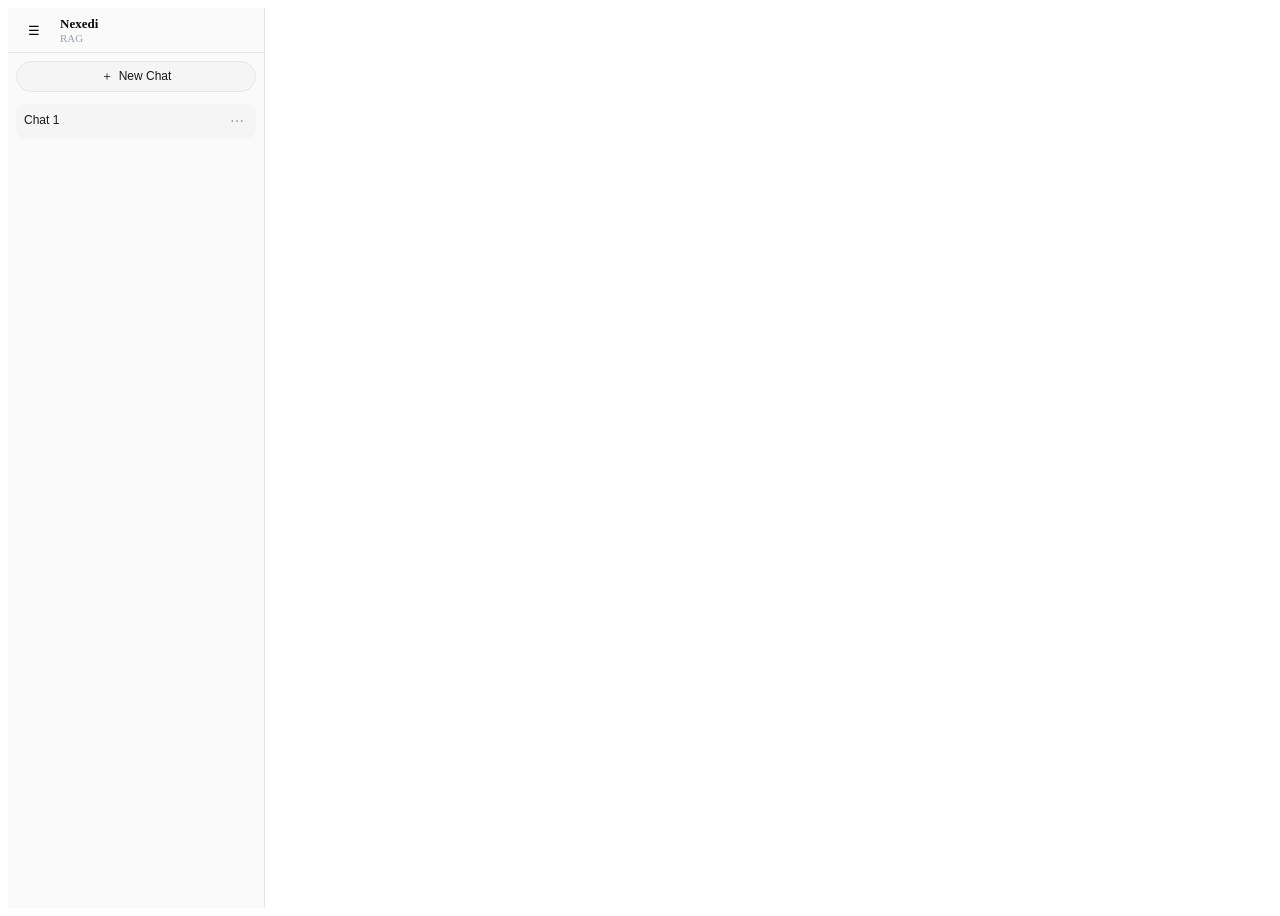
==== app_sidebar_gadget.html @ e05e48a5 "initial commit" ====
<!doctype html>
<html>
  <head>
    <meta charset="utf-8">
    <title>App Sidebar Gadget</title>

    <script src="rsvp.js"></script>
    <script src="renderjs.js"></script>
    <script src="app_sidebar_gadget.js"></script>

    <!-- Sidebar 颜色 + 结构样式 -->
    <link rel="stylesheet" href="sidebar.css">
  </head>
  <body>
    <div class="sidebar-root" data-role="sidebar-root" data-state="expanded">
      <div class="sidebar-inner">
        <!-- header：保留 -->
        <div class="sidebar-header">
          <button
            type="button"
            class="sidebar-toggle-btn"
            data-action="sidebar-toggle"
            title="Toggle sidebar (Ctrl/Cmd + B)"
          >
            ☰
          </button>

          <div class="sidebar-brand">
            <div class="sidebar-brand-text">
              <div class="sidebar-brand-title">Nexedi</div>
              <div class="sidebar-brand-subtitle">RAG</div>
            </div>
          </div>
        </div>

        <!-- Session 区域：New Chat + Session 列表 -->
	<div class="sidebar-session-area">
	  <button
	    type="button"
	    class="sidebar-newchat-btn"
	    data-action="new-chat"
	  >
	    <span class="sidebar-newchat-btn-icon">＋</span>
	    <span class="sidebar-newchat-btn-text">New Chat</span>
	  </button>

	  <div class="sidebar-session-list" data-role="session-list">
	    <!-- JS 渲染 session -->
	  </div>
	</div>

      </div>

      <!-- 移动端遮罩 -->
      <div
        class="sidebar-backdrop"
        data-role="sidebar-backdrop"
        data-action="sidebar-backdrop"
      ></div>
    </div>
---- sidebar.css ----
@layer base {
  :root {
    --sidebar: oklch(0.985 0 0);
    --sidebar-foreground: oklch(0.145 0 0);
    --sidebar-primary: oklch(0.205 0 0);
    --sidebar-primary-foreground: oklch(0.985 0 0);
    --sidebar-accent: oklch(0.97 0 0);
    --sidebar-accent-foreground: oklch(0.205 0 0);
    --sidebar-border: oklch(0.922 0 0);
    --sidebar-ring: oklch(0.708 0 0);
  }

  .dark {
    --sidebar: oklch(0.205 0 0);
    --sidebar-foreground: oklch(0.985 0 0);
    --sidebar-primary: oklch(0.488 0.243 264.376);
    --sidebar-primary-foreground: oklch(0.985 0 0);
    --sidebar-accent: oklch(0.269 0 0);
    --sidebar-accent-foreground: oklch(0.985 0 0);
    --sidebar-border: oklch(1 0 0 / 10%);
    --sidebar-ring: oklch(0.439 0 0);
  }
}

/* ------------ App Sidebar layout & sessions ------------ */

:root {
  --app-sidebar-width: 16rem;      /* expanded */
  --app-sidebar-width-icon: 3rem;  /* collapsed */
}

/* 根容器：左侧栏 */
.sidebar-root {
  position: relative;
  z-index: 20;

  width: var(--app-sidebar-width);
  height: 100vh;          /* 用 height 而不是 min-height */

  background: var(--sidebar);
  color: var(--sidebar-foreground);

  display: flex;
  flex-direction: column;
  border-right: 1px solid var(--sidebar-border);

  transition: width 0.2s ease-in-out, transform 0.2s ease-in-out;
}

.sidebar-root.sidebar-root--collapsed {
  width: var(--app-sidebar-width-icon);
}

.sidebar-inner {
  display: flex;
  flex-direction: column;
  height: 100%;
}

/* Header */

.sidebar-header {
  display: flex;
  align-items: center;
  gap: 8px;
  padding: 8px 12px;
  border-bottom: 1px solid var(--sidebar-border);
  background: var(--sidebar);
}

.sidebar-toggle-btn {
  width: 28px;
  height: 28px;
  border-radius: 9999px;
  border: none;
  margin-right: 4px;

  display: inline-flex;
  align-items: center;
  justify-content: center;

  cursor: pointer;
  background: transparent;
  color: var(--sidebar-foreground);
}

.sidebar-toggle-btn:hover {
  background: var(--sidebar-accent);
  color: var(--sidebar-accent-foreground);
}

/* 品牌块 */

.sidebar-brand {
  display: flex;
  align-items: center;
  min-width: 0;
}

.sidebar-brand-text {
  display: flex;
  flex-direction: column;
  min-width: 0;
}

.sidebar-brand-title {
  font-size: 13px;
  font-weight: 600;
  line-height: 1.2;
}

.sidebar-brand-subtitle {
  font-size: 11px;
  color: rgba(148, 163, 184, 1);
}

/* -------- collapsed 状态的定制行为 -------- */

/* 折叠时隐藏品牌块，只剩按钮；按钮居中 */
.sidebar-root.sidebar-root--collapsed .sidebar-brand {
  display: none !important;
}

.sidebar-root.sidebar-root--collapsed .sidebar-header {
  justify-content: center;
}

/* 折叠时只保留一个 New Session 图标按钮，不显示 session 列表 */
.sidebar-root.sidebar-root--collapsed .sidebar-session-list {
  display: none !important;
}

/* 让 session 区域内内容居中，方便图标按钮居中显示 */
.sidebar-root.sidebar-root--collapsed .sidebar-session-area {
  align-items: center;
}

/* New Session 压成圆形 icon 按钮 */
.sidebar-root.sidebar-root--collapsed .sidebar-newchat-btn {
  width: 32px;
  height: 32px;
  padding: 0;
  border-radius: 9999px;

  display: inline-flex;
  align-items: center;
  justify-content: center;
}

/* 折叠时隐藏 New Session 的文字，只留图标 */
.sidebar-root.sidebar-root--collapsed .sidebar-newchat-btn-text {
  display: none !important;
}

/* 展开状态下的 Session 区域：占满剩余高度，并在内部滚动 */

.sidebar-session-area {
  flex: 1 1 auto;      /* 在 column 布局中占满 header 下面所有剩余高度 */
  min-height: 0;       /* 关键：允许高度被压缩，否则 overflow 不会触发 */
  padding: 8px;
  display: flex;
  flex-direction: column;
  gap: 8px;

  overflow-y: auto;    /* session 多的时候，这里会出现垂直滚动条 */
  overflow-x: hidden;
}

/* New Chat 按钮（展开状态） */

.sidebar-newchat-btn {
  display: inline-flex;
  align-items: center;
  justify-content: center;
  gap: 6px;

  padding: 6px 10px;
  border-radius: 9999px;
  border: 1px solid var(--sidebar-border);

  font-size: 12px;
  line-height: 1.4;
  background: var(--sidebar-accent);
  color: var(--sidebar-accent-foreground);
  cursor: pointer;

  transition: background-color 0.15s ease, color 0.15s ease,
    border-color 0.15s ease;
}

.sidebar-newchat-btn:hover {
  background: var(--sidebar-primary);
  color: var(--sidebar-primary-foreground);
  border-color: var(--sidebar-primary);
}

.sidebar-newchat-btn-icon {
  font-size: 12px;
}

.sidebar-newchat-btn-text {
  white-space: nowrap;
}

/* Sessions 列表（展开状态） */

.sidebar-session-list {
  margin-top: 4px;
  display: flex;
  flex-direction: column;
  gap: 4px;
}

.sidebar-session-item {
  position: relative;
  border-radius: 8px;
}

/* 主按钮：选中 session */
.sidebar-session-button {
  width: 100%;
  border: none;
  background: transparent;
  cursor: pointer;

  display: flex;
  align-items: center;
  justify-content: space-between; /* 左标题 + 右三点 */
  gap: 4px;

  padding: 6px 8px;
  border-radius: 8px;

  font-size: 12px;
  line-height: 1.4;
  color: var(--sidebar-foreground);

  transition: background-color 0.15s ease, color 0.15s ease;
}

.sidebar-session-button:hover {
  background: var(--sidebar-accent);
  color: var(--sidebar-accent-foreground);
}

.sidebar-session-button[data-active="true"] {
  background: var(--sidebar-accent);
  color: var(--sidebar-accent-foreground);
  font-weight: 500;
}

/* 左侧主内容：只有 title */

.sidebar-session-main {
  display: flex;
  align-items: center;
  gap: 6px;
  min-width: 0;
}

.sidebar-session-title {
  min-width: 0;
  white-space: nowrap;
  text-overflow: ellipsis;
  overflow: hidden;
}

/* 三点按钮：和标题在同一行 */

.sidebar-session-more-btn {
  flex-shrink: 0;
  border: none;
  background: transparent;
  cursor: pointer;

  width: 22px;
  height: 22px;
  border-radius: 9999px;

  display: inline-flex;
  align-items: center;
  justify-content: center;

  font-size: 14px;
  color: rgba(148, 163, 184, 1);
}

.sidebar-session-more-btn:hover {
  background: rgba(15, 23, 42, 0.06);
}

/* Popup 菜单 */

.sidebar-session-menu {
  position: absolute;
  right: 4px;
  top: 100%;
  margin-top: 4px;

  min-width: 120px;
  padding: 4px 0;
  border-radius: 8px;

  background: var(--sidebar);
  color: var(--sidebar-foreground);
  border: 1px solid var(--sidebar-border);
  box-shadow: 0 4px 10px rgba(15, 23, 42, 0.2);

  font-size: 12px;
  display: none;
  z-index: 30;
}

.sidebar-session-item.sidebar-session-item--menu-open
  > .sidebar-session-menu {
  display: block;
}

.sidebar-session-menu-item {
  width: 100%;
  padding: 4px 10px;
  border: none;
  background: transparent;
  text-align: left;
  font-size: 12px;
  line-height: 1.4;
  cursor: pointer;
}

.sidebar-session-menu-item:hover {
  background: var(--sidebar-accent);
  color: var(--sidebar-accent-foreground);
}

/* 移动端：抽屉 + 背景 */

@media (max-width: 768px) {
  .sidebar-root {
    position: fixed;
    inset: 0 auto 0 0;
    height: 100vh;
    transform: translateX(-100%);
    width: var(--app-sidebar-width);
  }

  .sidebar-root.sidebar-root--mobile-open {
    transform: translateX(0);
  }

  .sidebar-backdrop {
    position: fixed;
    inset: 0;
    background: rgba(15, 23, 42, 0.4);
    opacity: 0;
    pointer-events: none;
    transition: opacity 0.2s ease-in-out;
  }

  .sidebar-root.sidebar-root--mobile-open + .sidebar-backdrop {
    opacity: 1;
    pointer-events: auto;
  }
}

@media (min-width: 769px) {
  .sidebar-backdrop {
    display: none;
  }
}
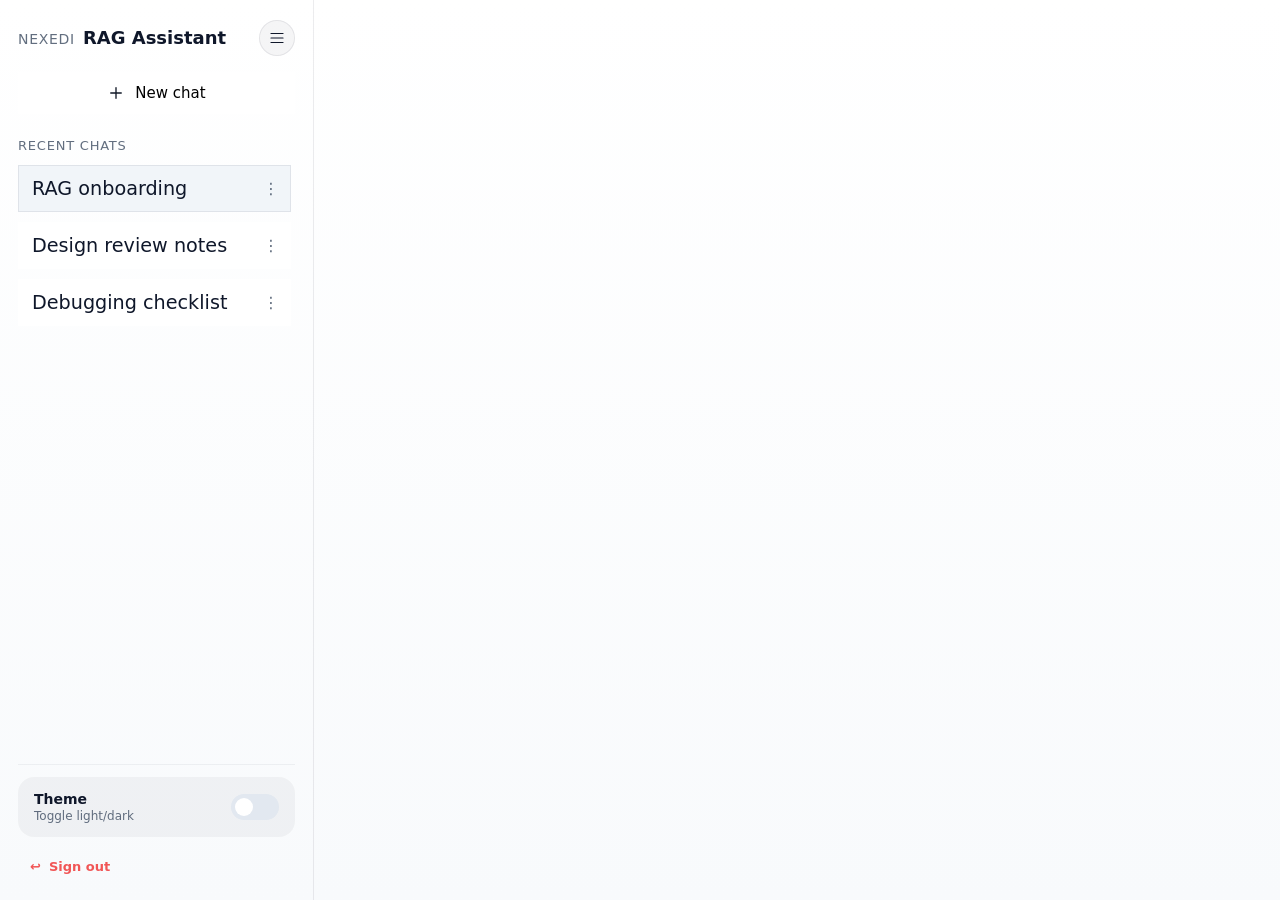
==== commit 4454b765: "Sidebar improvements" ====
--- a/app_sidebar_gadget.html
+++ b/app_sidebar_gadget.html
@@ -7,55 +7,647 @@
     <script src="rsvp.js"></script>
     <script src="renderjs.js"></script>
     <script src="app_sidebar_gadget.js"></script>
-
-    <!-- Sidebar 颜色 + 结构样式 -->
-    <link rel="stylesheet" href="sidebar.css">
   </head>
   <body>
+    <style>
+      :root {
+        color-scheme: light;
+        --sidebar-bg: linear-gradient(180deg, #ffffff 0%, #f8fafc 100%);
+        --sidebar-border: rgba(15, 23, 42, 0.08);
+        --sidebar-muted: rgba(71, 85, 105, 0.85);
+        --sidebar-foreground: #0f172a;
+        --sidebar-accent: #f1f5f9;
+        --sidebar-accent-strong: #e2e8f0;
+        --sidebar-primary: #111827;
+        --sidebar-radius: 20px;
+        --sidebar-card: #ffffff;
+        --sidebar-card-muted: rgba(15, 23, 42, 0.04);
+      }
+
+      :root.dark {
+        color-scheme: dark;
+        --sidebar-bg: linear-gradient(180deg, #0b1120 0%, #111827 100%);
+        --sidebar-border: rgba(248, 250, 252, 0.15);
+        --sidebar-muted: rgba(226, 232, 240, 0.75);
+        --sidebar-foreground: #f8fafc;
+        --sidebar-accent: rgba(255, 255, 255, 0.08);
+        --sidebar-accent-strong: rgba(255, 255, 255, 0.22);
+        --sidebar-primary: #ffffff;
+        --sidebar-card: rgba(255, 255, 255, 0.05);
+        --sidebar-card-muted: rgba(255, 255, 255, 0.12);
+      }
+
+      *,
+      *::before,
+      *::after {
+        box-sizing: border-box;
+      }
+
+      body {
+        margin: 0;
+        font-family: "Inter", "SF Pro Display", system-ui, -apple-system,
+          BlinkMacSystemFont, "Segoe UI", sans-serif;
+        color: var(--sidebar-foreground);
+        background: var(--sidebar-bg);
+      }
+
+      button {
+        font: inherit;
+      }
+
+      .dark body {
+        background: var(--sidebar-bg);
+        color: var(--sidebar-foreground);
+      }
+
+      .sidebar-root {
+        position: relative;
+        width: 314px;
+        height: 100vh;
+        background: var(--sidebar-bg);
+        border-right: 1px solid var(--sidebar-border);
+        display: flex;
+        flex-direction: column;
+        transition: width 0.25s ease, transform 0.25s ease;
+        overflow: hidden;
+      }
+
+      .sidebar-root[data-state="collapsed"] {
+        width: 157px;
+      }
+
+      .sidebar-panel {
+        flex: 1;
+        display: flex;
+        flex-direction: column;
+        padding: 20px 18px 16px;
+        gap: 16px;
+        height: 100%;
+      }
+
+      .sidebar-scroll {
+        flex: 1;
+        min-height: 0;
+        display: flex;
+        flex-direction: column;
+        gap: 24px;
+      }
+
+      .sidebar-header {
+        display: flex;
+        flex-direction: column;
+        gap: 16px;
+        width: 100%;
+        flex-shrink: 0;
+      }
+
+      .sidebar-header-top {
+        display: flex;
+        align-items: center;
+        justify-content: space-between;
+        width: 100%;
+      }
+
+      .sidebar-brand {
+        display: flex;
+        flex-direction: row;
+        align-items: baseline;
+        gap: 8px;
+      }
+
+      .sidebar-brand-title {
+        font-size: 18px;
+        font-weight: 600;
+        line-height: 1.2;
+      }
+
+      .sidebar-brand-subtitle {
+        font-size: 14px;
+        color: var(--sidebar-muted);
+        letter-spacing: 0.05em;
+        text-transform: uppercase;
+      }
+
+      .sidebar-trigger {
+        width: 36px;
+        height: 36px;
+        border-radius: 9999px;
+        border: 1px solid var(--sidebar-border);
+        background: var(--sidebar-card-muted);
+        color: var(--sidebar-foreground);
+        display: inline-flex;
+        align-items: center;
+        justify-content: center;
+        cursor: pointer;
+        transition: background 0.15s ease, color 0.15s ease;
+        margin-left: auto;
+      }
+
+      .sidebar-trigger:hover {
+        background: var(--sidebar-accent);
+      }
+
+      .sidebar-trigger svg {
+        width: 18px;
+        height: 18px;
+      }
+
+      .sidebar-newchat {
+        width: 100%;
+        border: none;
+        background: var(--sidebar-card);
+        padding: 12px 16px;
+        display: inline-flex;
+        align-items: center;
+        justify-content: center;
+        gap: 10px;
+        cursor: pointer;
+        transition: transform 0.2s ease, box-shadow 0.2s ease;
+        font-size: 15px;
+      }
+
+      .sidebar-newchat:hover {
+        background: var(--sidebar-accent);
+      }
+
+      .sidebar-newchat-icon {
+        width: 18px;
+        height: 18px;
+        display: inline-flex;
+        align-items: center;
+        justify-content: center;
+        color: var(--sidebar-primary);
+      }
+
+      .sidebar-section {
+        display: flex;
+        flex-direction: column;
+        gap: 12px;
+      }
+
+      .sidebar-section-label {
+        font-size: 13px;
+        letter-spacing: 0.06em;
+        text-transform: uppercase;
+        color: var(--sidebar-muted);
+      }
+
+      .sidebar-state-message {
+        border-radius: 12px;
+        padding: 12px;
+        font-size: 13px;
+        line-height: 1.5;
+        display: none;
+      }
+
+      .sidebar-state-message[data-state="error"][data-visible="true"] {
+        display: block;
+        border: 1px solid rgba(239, 68, 68, 0.4);
+        background: rgba(239, 68, 68, 0.08);
+        color: #b91c1c;
+      }
+
+      .sidebar-state-message[data-state="empty"][data-visible="true"] {
+        display: block;
+        border: 1px dashed var(--sidebar-border);
+        background: rgba(248, 250, 252, 0.8);
+        color: var(--sidebar-muted);
+      }
+
+      .sidebar-skeletons {
+        display: none;
+        flex-direction: column;
+        gap: 8px;
+      }
+
+      .sidebar-skeletons[data-active="true"] {
+        display: flex;
+      }
+
+      .sidebar-skeleton {
+        height: 44px;
+        border-radius: 12px;
+        background: linear-gradient(
+          90deg,
+          rgba(226, 232, 240, 0.8),
+          rgba(237, 242, 247, 0.8),
+          rgba(226, 232, 240, 0.8)
+        );
+        background-size: 200% 100%;
+        animation: sidebar-shimmer 1.2s ease-in-out infinite;
+      }
+
+      @keyframes sidebar-shimmer {
+        0% {
+          background-position: 200% 0;
+        }
+        100% {
+          background-position: -200% 0;
+        }
+      }
+
+      .sidebar-session-scroll {
+        flex: 1;
+        min-height: 0;
+        overflow-y: auto;
+        display: flex;
+        flex-direction: column;
+        padding-right: 4px;
+        gap: 24px;
+      }
+
+      .sidebar-session-scroll::-webkit-scrollbar {
+        width: 6px;
+      }
+
+      .sidebar-session-scroll::-webkit-scrollbar-track {
+        background: transparent;
+      }
+
+      .sidebar-session-scroll::-webkit-scrollbar-thumb {
+        background: rgba(148, 163, 184, 0.5);
+        border-radius: 4px;
+      }
+
+      .sidebar-session-list {
+        display: flex;
+        flex-direction: column;
+        gap: 10px;
+      }
+
+      .sidebar-session-list[data-hidden="true"] {
+        display: none;
+      }
+
+      .sidebar-session-item {
+        position: relative;
+      }
+
+      .sidebar-session-button {
+        width: 100%;
+        border: none;
+        background: var(--sidebar-card);
+        display: flex;
+        align-items: center;
+        justify-content: space-between;
+        gap: 12px;
+        padding: 12px 42px 12px 14px;
+        text-align: left;
+        cursor: pointer;
+        transition: border-color 0.15s ease, box-shadow 0.15s ease,
+          background 0.15s ease;
+        color: var(--sidebar-foreground);
+      }
+
+      .sidebar-session-button[data-active="true"] {
+        background: var(--sidebar-accent);
+        border-color: var(--sidebar-accent-strong);
+        box-shadow: inset 0 0 0 1px rgba(15, 23, 42, 0.08);
+      }
+
+      .sidebar-session-title {
+        display: block;
+        flex: 1;
+        overflow: hidden;
+        text-overflow: ellipsis;
+        white-space: nowrap;
+        font-size: 1.2rem;
+        font-weight: 500;
+      }
+
+      .sidebar-session-actions {
+        position: absolute;
+        right: 6px;
+        top: 50%;
+        transform: translateY(-50%);
+      }
+
+      .sidebar-session-more-btn {
+        width: 28px;
+        height: 28px;
+        border-radius: 9999px;
+        border: none;
+        background: transparent;
+        color: var(--sidebar-muted);
+        display: inline-flex;
+        align-items: center;
+        justify-content: center;
+        cursor: pointer;
+      }
+
+      .sidebar-session-more-btn:hover {
+        background: var(--sidebar-accent);
+        color: var(--sidebar-foreground);
+      }
+
+      .sidebar-session-menu {
+        position: absolute;
+        right: 6px;
+        top: calc(100% + 6px);
+        min-width: 160px;
+        border-radius: 12px;
+        border: 1px solid var(--sidebar-border);
+        background: var(--sidebar-card);
+        box-shadow: 0 14px 30px rgba(15, 23, 42, 0.15);
+        padding: 4px;
+        display: none;
+        z-index: 20;
+      }
+
+      .sidebar-session-menu[data-open="true"] {
+        display: flex;
+        flex-direction: column;
+      }
+
+      .sidebar-session-menu button {
+        border: none;
+        background: transparent;
+        border-radius: 10px;
+        padding: 8px 10px;
+        text-align: left;
+        font-size: 14px;
+        color: var(--sidebar-foreground);
+        cursor: pointer;
+      }
+
+      .sidebar-session-menu button:hover {
+        background: var(--sidebar-accent);
+      }
+
+      .sidebar-session-menu button[data-variant="danger"] {
+        color: #b91c1c;
+      }
+
+      .sidebar-footer {
+        border-top: 1px solid rgba(15, 23, 42, 0.05);
+        padding-top: 12px;
+        display: flex;
+        flex-direction: column;
+        gap: 12px;
+        flex-shrink: 0;
+      }
+
+      .sidebar-theme-card {
+        border-radius: 16px;
+        background: var(--sidebar-card-muted);
+        padding: 14px 16px;
+        display: flex;
+        align-items: center;
+        justify-content: space-between;
+        gap: 12px;
+      }
+
+      .sidebar-theme-text {
+        display: flex;
+        flex-direction: column;
+        gap: 2px;
+      }
+
+      .sidebar-theme-title {
+        font-size: 14px;
+        font-weight: 600;
+      }
+
+      .sidebar-theme-subtitle {
+        font-size: 12px;
+        color: var(--sidebar-muted);
+      }
+
+      .sidebar-switch {
+        width: 48px;
+        height: 26px;
+        border-radius: 9999px;
+        border: 1px solid transparent;
+        padding: 3px;
+        background: #e2e8f0;
+        display: inline-flex;
+        align-items: center;
+        cursor: pointer;
+        transition: background 0.2s ease;
+      }
+
+      .sidebar-switch[data-checked="true"] {
+        background: #111827;
+      }
+
+      .sidebar-switch-thumb {
+        width: 18px;
+        height: 18px;
+        border-radius: 50%;
+        background: #ffffff;
+        transition: transform 0.2s ease;
+        transform: translateX(0);
+      }
+
+      .sidebar-switch[data-checked="true"] .sidebar-switch-thumb {
+        transform: translateX(20px);
+      }
+
+      .sidebar-signout {
+        border: none;
+        background: transparent;
+        border-radius: 12px;
+        padding: 10px 12px;
+        font-size: 13px;
+        font-weight: 600;
+        text-align: left;
+        color: rgba(239, 68, 68, 0.9);
+        cursor: pointer;
+        display: inline-flex;
+        gap: 8px;
+        align-items: center;
+      }
+
+      .sidebar-signout:hover {
+        background: var(--sidebar-accent);
+      }
+
+      .sidebar-backdrop {
+        position: fixed;
+        inset: 0;
+        background: rgba(15, 23, 42, 0.45);
+        opacity: 0;
+        pointer-events: none;
+        transition: opacity 0.2s ease;
+        z-index: 10;
+      }
+
+      .sidebar-root.sidebar-root--mobile-open .sidebar-backdrop {
+        opacity: 1;
+        pointer-events: auto;
+      }
+
+      .sidebar-root.sidebar-root--mobile {
+        position: fixed;
+        inset: 0 auto 0 0;
+        transform: translateX(-100%);
+        z-index: 30;
+      }
+
+      .sidebar-root.sidebar-root--mobile.sidebar-root--mobile-open {
+        transform: translateX(0);
+        box-shadow: 20px 0 60px rgba(15, 23, 42, 0.35);
+      }
+
+      .sr-only {
+        position: absolute;
+        width: 1px;
+        height: 1px;
+        padding: 0;
+        margin: -1px;
+        overflow: hidden;
+        clip: rect(0, 0, 0, 0);
+        border: 0;
+      }
+
+      .sidebar-root[data-state="collapsed"] .sidebar-brand-subtitle,
+      .sidebar-root[data-state="collapsed"] .sidebar-brand-title,
+      .sidebar-root[data-state="collapsed"] .sidebar-section-label,
+      .sidebar-root[data-state="collapsed"] .sidebar-state-message,
+      .sidebar-root[data-state="collapsed"] .sidebar-theme-card,
+      .sidebar-root[data-state="collapsed"] .sidebar-signout {
+        display: none !important;
+      }
+
+      .sidebar-root[data-state="collapsed"] .sidebar-panel {
+        padding: 20px 12px;
+      }
+
+      .sidebar-root[data-state="collapsed"] .sidebar-newchat span:nth-of-type(2) {
+        display: none;
+      }
+
+      .sidebar-root[data-state="collapsed"] .sidebar-newchat {
+        padding: 12px;
+      }
+
+      .sidebar-root[data-state="collapsed"] .sidebar-session-button {
+        padding: 12px;
+        justify-content: center;
+      }
+
+      .sidebar-root[data-state="collapsed"] .sidebar-session-title {
+        display: none;
+      }
+
+      @media (max-width: 1024px) {
+        .sidebar-root {
+          position: fixed;
+          inset: 0 auto 0 0;
+          transform: translateX(-100%);
+          z-index: 30;
+        }
+
+        .sidebar-root.sidebar-root--mobile-open {
+          transform: translateX(0);
+        }
+      }
+    </style>
+
     <div class="sidebar-root" data-role="sidebar-root" data-state="expanded">
-      <div class="sidebar-inner">
-        <!-- header：保留 -->
-        <div class="sidebar-header">
-          <button
-            type="button"
-            class="sidebar-toggle-btn"
-            data-action="sidebar-toggle"
-            title="Toggle sidebar (Ctrl/Cmd + B)"
-          >
-            ☰
-          </button>
-
-          <div class="sidebar-brand">
-            <div class="sidebar-brand-text">
-              <div class="sidebar-brand-title">Nexedi</div>
-              <div class="sidebar-brand-subtitle">RAG</div>
+      <div class="sidebar-panel">
+        <div class="sidebar-scroll">
+          <header class="sidebar-header">
+            <div class="sidebar-header-top">
+              <div class="sidebar-brand">
+                <span class="sidebar-brand-subtitle">Nexedi</span>
+                <span class="sidebar-brand-title">RAG Assistant</span>
+              </div>
+              <button
+                type="button"
+                class="sidebar-trigger"
+                data-action="sidebar-toggle"
+              >
+                <span class="sr-only">Toggle sidebar (Ctrl/Cmd + B)</span>
+                <svg
+                  viewBox="0 0 24 24"
+                  fill="none"
+                  stroke="currentColor"
+                  stroke-width="1.6"
+                  stroke-linecap="round"
+                  stroke-linejoin="round"
+                >
+                  <path d="M4 6h16" />
+                  <path d="M4 12h16" />
+                  <path d="M4 18h16" />
+                </svg>
+              </button>
             </div>
+            <button type="button" class="sidebar-newchat" data-action="new-chat">
+              <span class="sidebar-newchat-icon" aria-hidden="true">
+                <svg
+                  viewBox="0 0 24 24"
+                  fill="none"
+                  stroke="currentColor"
+                  stroke-width="1.8"
+                  stroke-linecap="round"
+                  stroke-linejoin="round"
+                >
+                  <path d="M12 5v14" />
+                  <path d="M5 12h14" />
+                </svg>
+              </span>
+              <span>New chat</span>
+            </button>
+          </header>
+
+          <div class="sidebar-session-scroll">
+            <section class="sidebar-section">
+              <div class="sidebar-section-label">Recent chats</div>
+              <div
+                class="sidebar-state-message"
+                data-role="sessions-error"
+                data-state="error"
+                data-visible="false"
+              ></div>
+              <div
+                class="sidebar-state-message"
+                data-role="sessions-empty"
+                data-state="empty"
+                data-visible="false"
+              >
+                Your upcoming chats will appear here.
+              </div>
+              <div class="sidebar-skeletons" data-role="sessions-loading">
+                <div class="sidebar-skeleton"></div>
+                <div class="sidebar-skeleton"></div>
+                <div class="sidebar-skeleton"></div>
+              </div>
+              <div class="sidebar-session-list" data-role="session-list"></div>
+            </section>
           </div>
         </div>
 
-        <!-- Session 区域：New Chat + Session 列表 -->
-	<div class="sidebar-session-area">
-	  <button
-	    type="button"
-	    class="sidebar-newchat-btn"
-	    data-action="new-chat"
-	  >
-	    <span class="sidebar-newchat-btn-icon">＋</span>
-	    <span class="sidebar-newchat-btn-text">New Chat</span>
-	  </button>
-
-	  <div class="sidebar-session-list" data-role="session-list">
-	    <!-- JS 渲染 session -->
-	  </div>
-	</div>
-
+        <footer class="sidebar-footer">
+          <div class="sidebar-theme-card">
+            <div class="sidebar-theme-text">
+              <span class="sidebar-theme-title">Theme</span>
+              <span class="sidebar-theme-subtitle">Toggle light/dark</span>
+            </div>
+            <button
+              type="button"
+              class="sidebar-switch"
+              data-role="theme-switch"
+              data-action="toggle-theme"
+              role="switch"
+              aria-checked="false"
+            >
+              <span class="sidebar-switch-thumb"></span>
+              <span class="sr-only">Toggle theme</span>
+            </button>
+          </div>
+          <button type="button" class="sidebar-signout" data-action="sign-out">
+            <span aria-hidden="true">↩︎</span>
+            Sign out
+          </button>
+        </footer>
       </div>
 
-      <!-- 移动端遮罩 -->
       <div
         class="sidebar-backdrop"
         data-role="sidebar-backdrop"
         data-action="sidebar-backdrop"
       ></div>
     </div>
-
+  </body>
+</html>
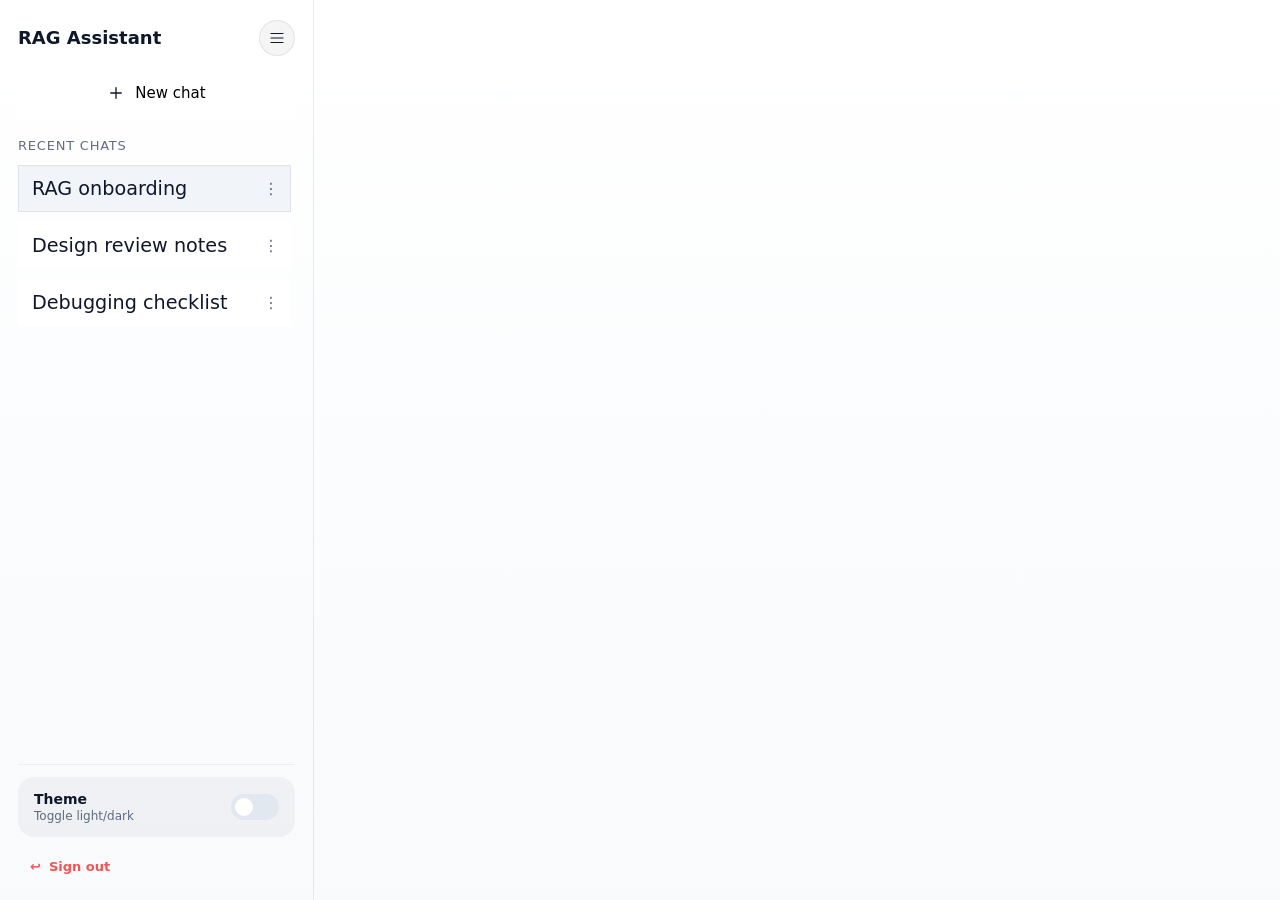
==== commit f8da8dd9: "Remove 'Nexedi' from the App" ====
--- a/app_sidebar_gadget.html
+++ b/app_sidebar_gadget.html
@@ -550,7 +550,6 @@
           <header class="sidebar-header">
             <div class="sidebar-header-top">
               <div class="sidebar-brand">
-                <span class="sidebar-brand-subtitle">Nexedi</span>
                 <span class="sidebar-brand-title">RAG Assistant</span>
               </div>
               <button
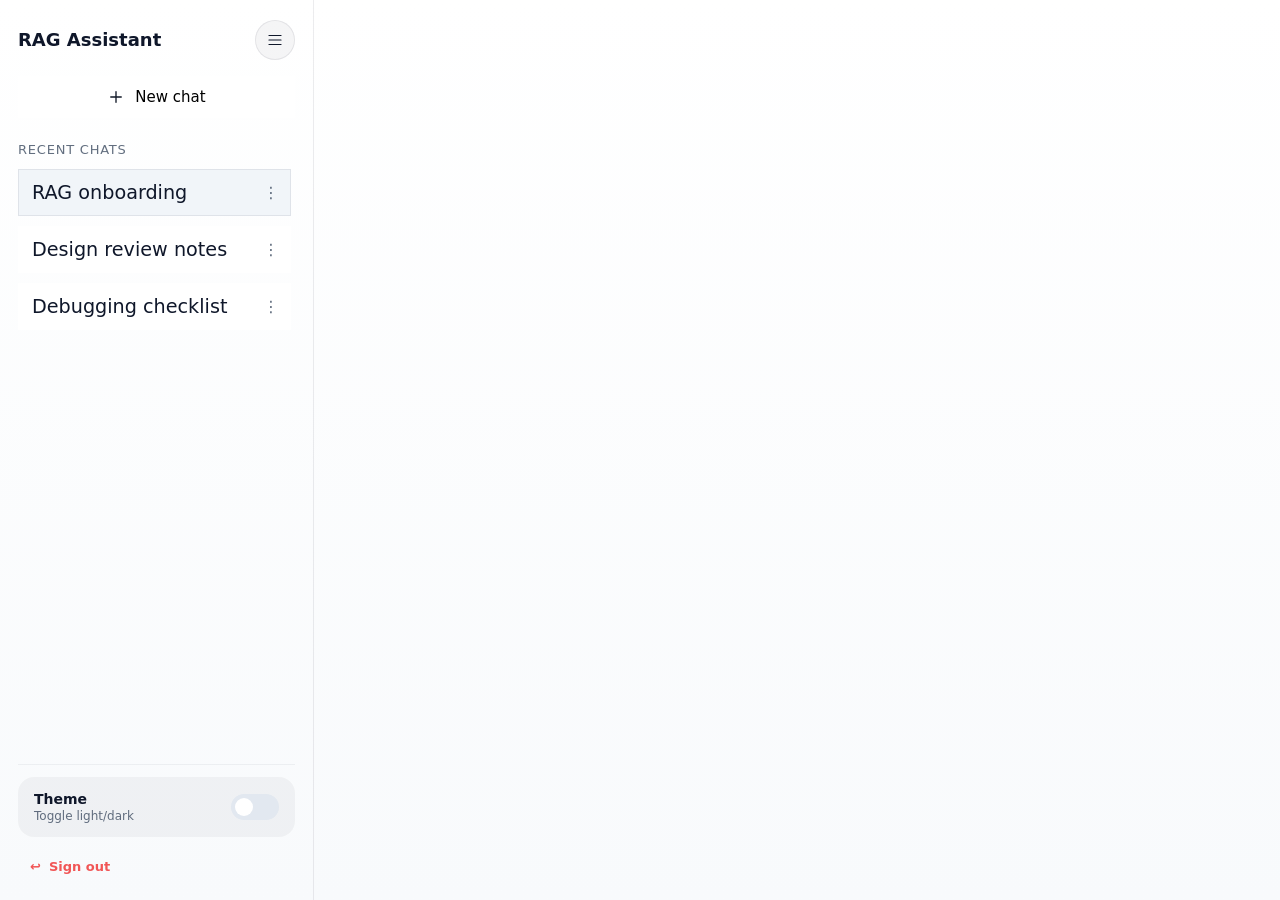
==== commit 720af228: "Sidebar collapsed improvement" ====
--- a/app_sidebar_gadget.html
+++ b/app_sidebar_gadget.html
@@ -73,7 +73,7 @@
       }
 
       .sidebar-root[data-state="collapsed"] {
-        width: 157px;
+        width: 72px;
       }
 
       .sidebar-panel {
@@ -105,6 +105,9 @@
         display: flex;
         align-items: center;
         justify-content: space-between;
+      }
+
+      .sidebar-root[data-state="expanded"] .sidebar-header-top {
         width: 100%;
       }
 
@@ -129,8 +132,8 @@
       }
 
       .sidebar-trigger {
-        width: 36px;
-        height: 36px;
+        width: 40px;
+        height: 40px;
         border-radius: 9999px;
         border: 1px solid var(--sidebar-border);
         background: var(--sidebar-card-muted);
@@ -500,25 +503,40 @@
         border: 0;
       }
 
+      .sidebar-root[data-state="collapsed"] .sidebar-header-top {
+        justify-content: flex-end;
+      }
+
       .sidebar-root[data-state="collapsed"] .sidebar-brand-subtitle,
       .sidebar-root[data-state="collapsed"] .sidebar-brand-title,
       .sidebar-root[data-state="collapsed"] .sidebar-section-label,
       .sidebar-root[data-state="collapsed"] .sidebar-state-message,
       .sidebar-root[data-state="collapsed"] .sidebar-theme-card,
-      .sidebar-root[data-state="collapsed"] .sidebar-signout {
+      .sidebar-root[data-state="collapsed"] .sidebar-signout,
+      .sidebar-root[data-state="collapsed"] .sidebar-session-scroll,
+      .sidebar-root[data-state="collapsed"] .sidebar-footer {
         display: none !important;
       }
 
       .sidebar-root[data-state="collapsed"] .sidebar-panel {
-        padding: 20px 12px;
+        padding: 16px 8px;
+      }
+
+      .sidebar-root[data-state="collapsed"] .sidebar-trigger {
+        width: 40px;
+        height: 40px;
+      }
+
+      .sidebar-root[data-state="collapsed"] .sidebar-newchat {
+        width: 40px;
+        height: 40px;
+        padding: 0;
+        border-radius: 9999px;
+        justify-content: center;
       }
 
       .sidebar-root[data-state="collapsed"] .sidebar-newchat span:nth-of-type(2) {
         display: none;
-      }
-
-      .sidebar-root[data-state="collapsed"] .sidebar-newchat {
-        padding: 12px;
       }
 
       .sidebar-root[data-state="collapsed"] .sidebar-session-button {
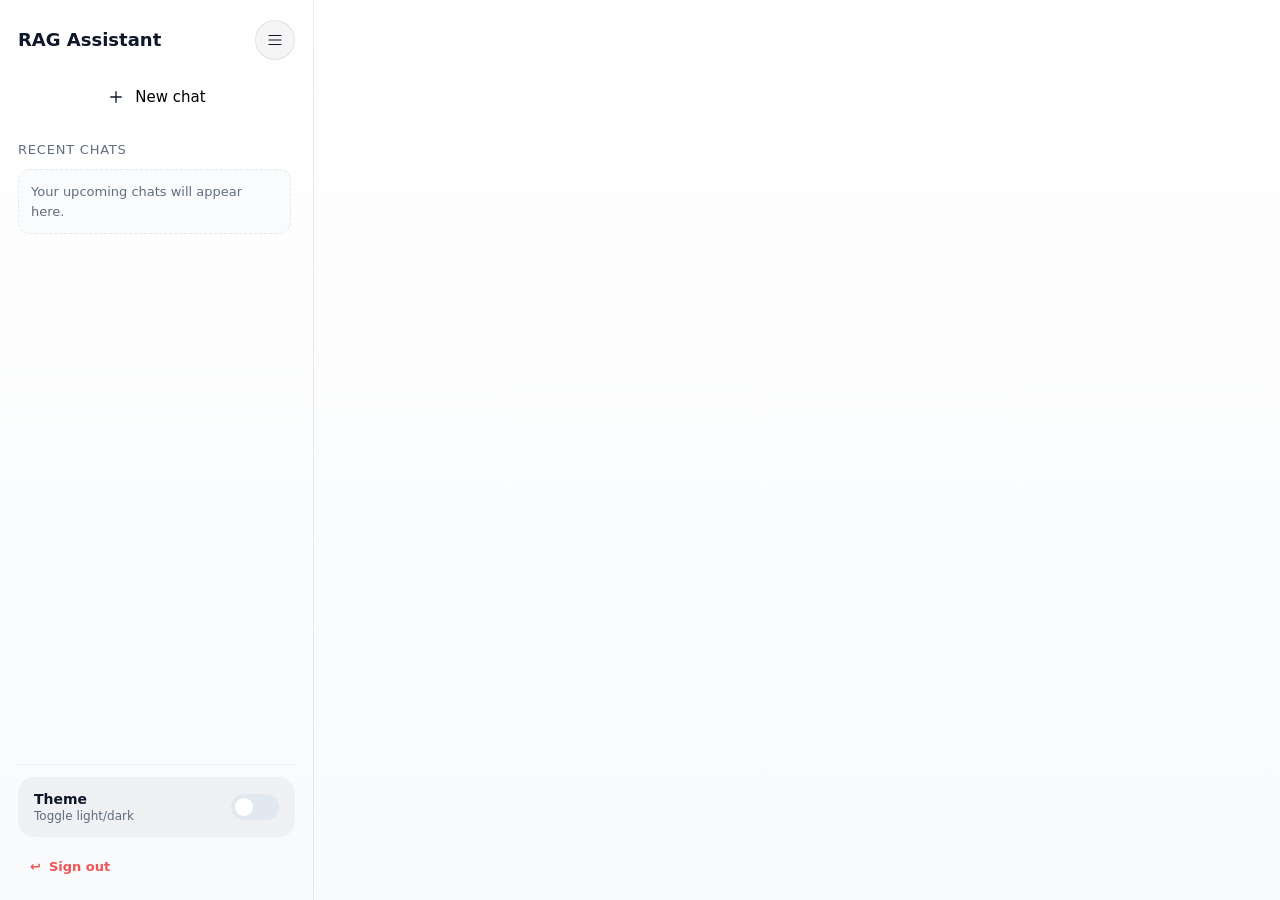
==== commit f9c5162a: "Let the popup menu in the front of the session tab" ====
--- a/app_sidebar_gadget.html
+++ b/app_sidebar_gadget.html
@@ -284,6 +284,11 @@
 
       .sidebar-session-item {
         position: relative;
+        z-index: 0;
+      }
+
+      .sidebar-session-item[data-menu-open="true"] {
+        z-index: 50;
       }
 
       .sidebar-session-button {
@@ -354,7 +359,7 @@
         box-shadow: 0 14px 30px rgba(15, 23, 42, 0.15);
         padding: 4px;
         display: none;
-        z-index: 20;
+        z-index: 80;
       }
 
       .sidebar-session-menu[data-open="true"] {
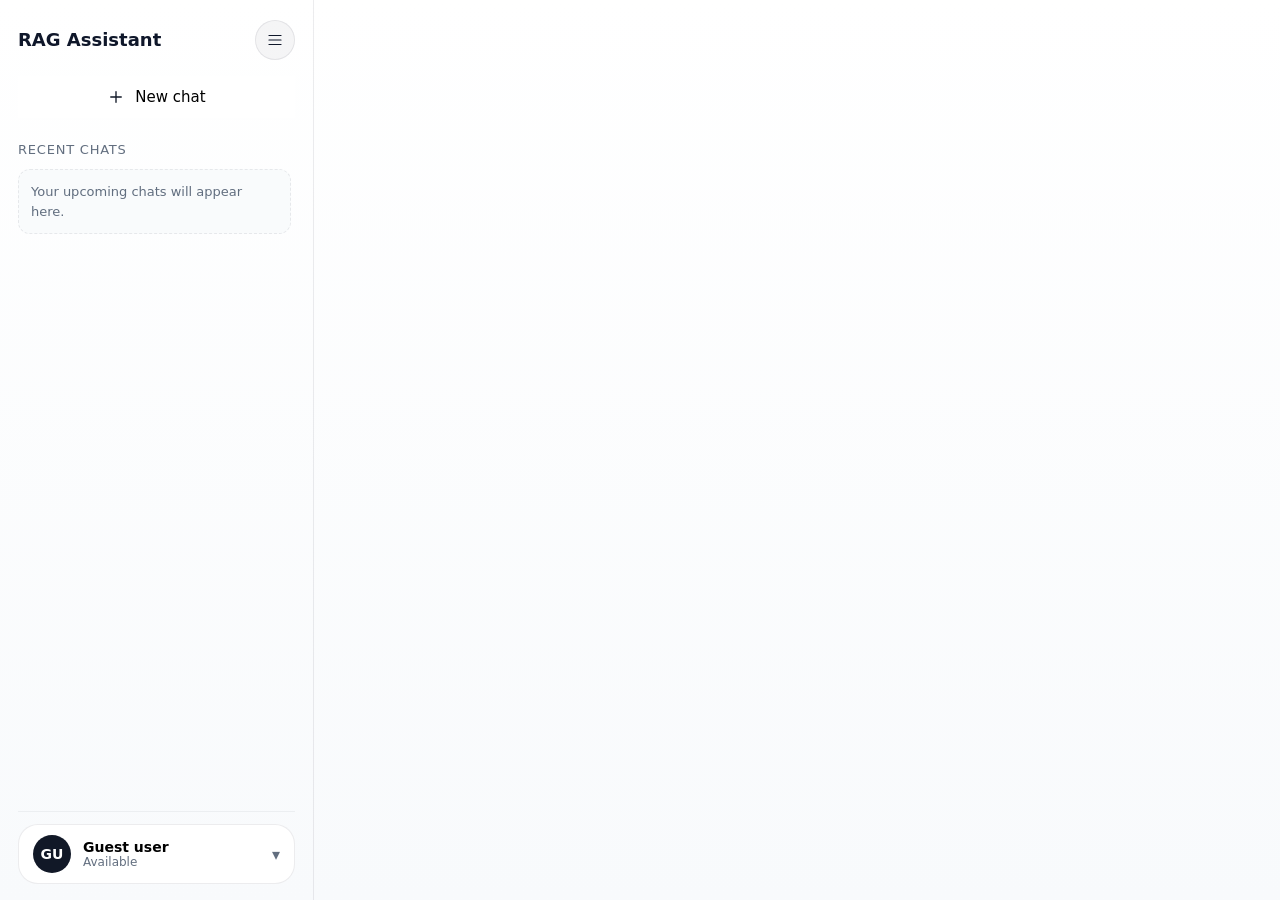
==== commit 2e3535a1: "Add user avatar with popup setting menu" ====
--- a/app_sidebar_gadget.html
+++ b/app_sidebar_gadget.html
@@ -22,6 +22,8 @@
         --sidebar-radius: 20px;
         --sidebar-card: #ffffff;
         --sidebar-card-muted: rgba(15, 23, 42, 0.04);
+        --sidebar-avatar-bg: #111827;
+        --sidebar-avatar-fg: #ffffff;
       }
 
       :root.dark {
@@ -33,8 +35,10 @@
         --sidebar-accent: rgba(255, 255, 255, 0.08);
         --sidebar-accent-strong: rgba(255, 255, 255, 0.22);
         --sidebar-primary: #ffffff;
-        --sidebar-card: rgba(255, 255, 255, 0.05);
-        --sidebar-card-muted: rgba(255, 255, 255, 0.12);
+        --sidebar-card: #182133;
+        --sidebar-card-muted: #1f2940;
+        --sidebar-avatar-bg: rgba(248, 250, 252, 0.9);
+        --sidebar-avatar-fg: #0b1120;
       }
 
       *,
@@ -395,79 +399,113 @@
         flex-shrink: 0;
       }
 
-      .sidebar-theme-card {
-        border-radius: 16px;
-        background: var(--sidebar-card-muted);
-        padding: 14px 16px;
-        display: flex;
-        align-items: center;
-        justify-content: space-between;
+      .sidebar-account {
+        position: relative;
+      }
+
+      .sidebar-account-trigger {
+        width: 100%;
+        border: 1px solid var(--sidebar-border);
+        border-radius: 20px;
+        padding: 10px 14px;
+        background: var(--sidebar-card);
+        display: flex;
+        align-items: center;
         gap: 12px;
-      }
-
-      .sidebar-theme-text {
-        display: flex;
-        flex-direction: column;
-        gap: 2px;
-      }
-
-      .sidebar-theme-title {
+        cursor: pointer;
+      }
+
+      .sidebar-account-avatar {
+        width: 38px;
+        height: 38px;
+        border-radius: 50%;
+        background: var(--sidebar-avatar-bg);
+        color: var(--sidebar-avatar-fg);
+        display: inline-flex;
+        align-items: center;
+        justify-content: center;
+        font-weight: 600;
+        font-size: 14px;
+      }
+
+      .sidebar-account-text {
+        flex: 1;
+        display: flex;
+        flex-direction: column;
+        text-align: left;
+      }
+
+      .sidebar-account-name {
         font-size: 14px;
         font-weight: 600;
       }
 
-      .sidebar-theme-subtitle {
+      .sidebar-account-hint {
         font-size: 12px;
         color: var(--sidebar-muted);
       }
 
-      .sidebar-switch {
-        width: 48px;
-        height: 26px;
-        border-radius: 9999px;
-        border: 1px solid transparent;
-        padding: 3px;
-        background: #e2e8f0;
-        display: inline-flex;
-        align-items: center;
-        cursor: pointer;
-        transition: background 0.2s ease;
-      }
-
-      .sidebar-switch[data-checked="true"] {
-        background: #111827;
-      }
-
-      .sidebar-switch-thumb {
-        width: 18px;
-        height: 18px;
-        border-radius: 50%;
-        background: #ffffff;
-        transition: transform 0.2s ease;
-        transform: translateX(0);
-      }
-
-      .sidebar-switch[data-checked="true"] .sidebar-switch-thumb {
-        transform: translateX(20px);
-      }
-
-      .sidebar-signout {
+      .sidebar-account-caret {
+        color: var(--sidebar-muted);
+      }
+
+      .sidebar-account-menu {
+        position: absolute;
+        right: 0;
+        bottom: calc(100% + 6px);
+        min-width: 220px;
+        border-radius: 16px;
+        border: 1px solid var(--sidebar-border);
+        background: var(--sidebar-card);
+        box-shadow: 0 18px 40px rgba(15, 23, 42, 0.22);
+        padding: 12px;
+        display: none;
+        z-index: 60;
+      }
+
+
+      .sidebar-account[data-open="true"] .sidebar-account-menu {
+        display: flex;
+        flex-direction: column;
+        gap: 10px;
+      }
+
+      .sidebar-account-menu-header {
+        display: flex;
+        align-items: center;
+        gap: 10px;
+        padding-bottom: 8px;
+        border-bottom: 1px solid var(--sidebar-border);
+      }
+
+      .sidebar-account-menu-item {
         border: none;
-        background: transparent;
         border-radius: 12px;
         padding: 10px 12px;
-        font-size: 13px;
-        font-weight: 600;
+        background: rgba(15, 23, 42, 0.04);
         text-align: left;
-        color: rgba(239, 68, 68, 0.9);
+        font-size: 14px;
         cursor: pointer;
-        display: inline-flex;
-        gap: 8px;
-        align-items: center;
-      }
-
-      .sidebar-signout:hover {
-        background: var(--sidebar-accent);
+      }
+
+      .sidebar-account-menu-item:hover {
+        background: rgba(15, 23, 42, 0.08);
+      }
+
+      .sidebar-account-menu-item--has-hint {
+        display: flex;
+        flex-direction: column;
+        align-items: flex-start;
+        gap: 2px;
+      }
+
+      .sidebar-account-menu-item-hint {
+        font-size: 12px;
+        color: var(--sidebar-muted);
+      }
+
+      .sidebar-account-menu-item--danger {
+        color: #b91c1c;
       }
 
       .sidebar-backdrop {
@@ -516,15 +554,55 @@
       .sidebar-root[data-state="collapsed"] .sidebar-brand-title,
       .sidebar-root[data-state="collapsed"] .sidebar-section-label,
       .sidebar-root[data-state="collapsed"] .sidebar-state-message,
-      .sidebar-root[data-state="collapsed"] .sidebar-theme-card,
-      .sidebar-root[data-state="collapsed"] .sidebar-signout,
-      .sidebar-root[data-state="collapsed"] .sidebar-session-scroll,
-      .sidebar-root[data-state="collapsed"] .sidebar-footer {
+      .sidebar-root[data-state="collapsed"] .sidebar-session-scroll {
         display: none !important;
+      }
+
+      .sidebar-root[data-state="collapsed"] {
+        overflow: visible;
       }
 
       .sidebar-root[data-state="collapsed"] .sidebar-panel {
         padding: 16px 8px;
+      }
+
+      .sidebar-root[data-state="collapsed"] .sidebar-footer {
+        margin-top: auto;
+        padding-top: 0;
+        display: flex !important;
+        align-items: center;
+      }
+
+      .sidebar-root[data-state="collapsed"] .sidebar-account-trigger {
+        justify-content: center;
+        width: 48px;
+        height: 48px;
+        border-radius: 999px;
+        padding: 4px;
+      }
+
+      .sidebar-root[data-state="collapsed"] .sidebar-account-text,
+      .sidebar-root[data-state="collapsed"] .sidebar-account-caret {
+        display: none;
+      }
+
+      .sidebar-root[data-state="collapsed"] .sidebar-account-menu:not(
+          [data-floating="true"]
+        ) {
+        bottom: auto;
+        top: calc(100% + 6px);
+        left: 50%;
+        right: auto;
+        transform: translateX(-50%);
+      }
+
+      .sidebar-account-menu[data-floating="true"] {
+        position: fixed;
+        right: auto;
+        bottom: auto;
+        transform: none;
+        z-index: 400;
+        max-width: min(320px, calc(100vw - 32px));
       }
 
       .sidebar-root[data-state="collapsed"] .sidebar-trigger {
@@ -641,27 +719,79 @@
         </div>
 
         <footer class="sidebar-footer">
-          <div class="sidebar-theme-card">
-            <div class="sidebar-theme-text">
-              <span class="sidebar-theme-title">Theme</span>
-              <span class="sidebar-theme-subtitle">Toggle light/dark</span>
-            </div>
+          <div class="sidebar-account" data-role="account" data-open="false">
             <button
               type="button"
-              class="sidebar-switch"
-              data-role="theme-switch"
-              data-action="toggle-theme"
-              role="switch"
-              aria-checked="false"
+              class="sidebar-account-trigger"
+              data-action="account-toggle"
             >
-              <span class="sidebar-switch-thumb"></span>
-              <span class="sr-only">Toggle theme</span>
+              <span class="sidebar-account-avatar" data-role="account-avatar">
+                UU
+              </span>
+              <span class="sidebar-account-text">
+                <span
+                  class="sidebar-account-name"
+                  data-role="account-name"
+                >
+                  User
+                </span>
+                <span class="sidebar-account-hint">Available</span>
+              </span>
+              <span class="sidebar-account-caret">▾</span>
             </button>
+            <div class="sidebar-account-menu" data-role="account-menu">
+              <div class="sidebar-account-menu-header">
+                <span
+                  class="sidebar-account-avatar"
+                  data-role="account-avatar-menu"
+                >
+                  UU
+                </span>
+                <div>
+                  <div
+                    class="sidebar-account-name"
+                    data-role="account-name-menu"
+                  >
+                    User
+                  </div>
+                  <div
+                    class="sidebar-account-username"
+                    data-role="account-username"
+                  >
+                    user
+                  </div>
+                </div>
+              </div>
+              <button
+                type="button"
+                class="sidebar-account-menu-item sidebar-account-menu-item--has-hint"
+                data-action="toggle-theme"
+                data-role="theme-menu-item"
+              >
+                <span>Toggle theme</span>
+                <span
+                  class="sidebar-account-menu-item-hint"
+                  data-role="theme-menu-label"
+                >
+                  Switch to dark mode
+                </span>
+              </button>
+              <button
+                type="button"
+                class="sidebar-account-menu-item"
+                data-action="account-settings"
+              >
+                Settings
+              </button>
+              <button
+                type="button"
+                class="sidebar-account-menu-item sidebar-account-menu-item--danger"
+                data-action="sign-out"
+              >
+                Log out
+              </button>
+            </div>
           </div>
-          <button type="button" class="sidebar-signout" data-action="sign-out">
-            <span aria-hidden="true">↩︎</span>
-            Sign out
-          </button>
         </footer>
       </div>
 
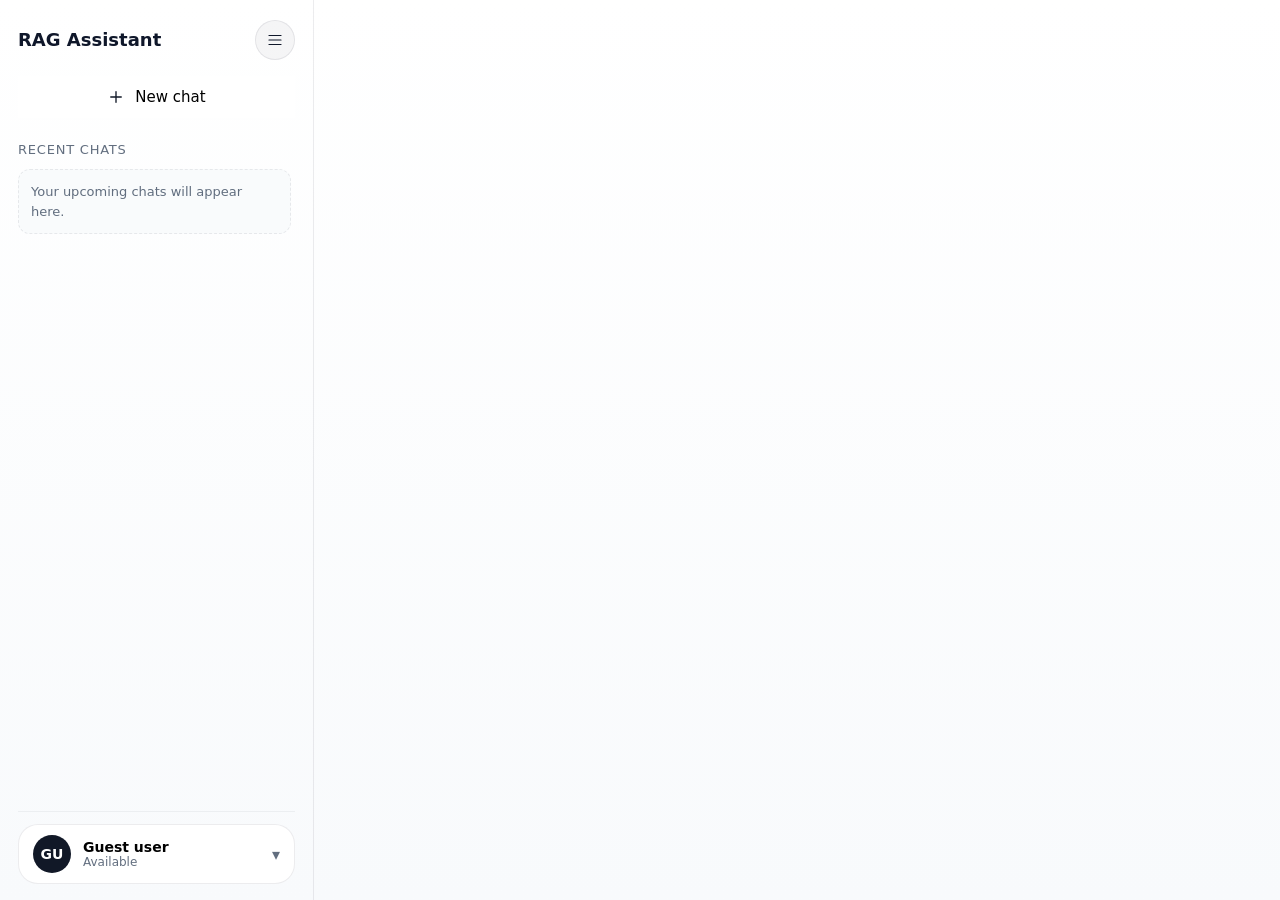
==== commit d710d530: "Add header bar in the mobile mode Also keep the chat container scroll behaviour and sidebar behaviou" ====
--- a/app_sidebar_gadget.html
+++ b/app_sidebar_gadget.html
@@ -87,6 +87,8 @@
         padding: 20px 18px 16px;
         gap: 16px;
         height: 100%;
+        position: relative;
+        z-index: 20;
       }
 
       .sidebar-scroll {
@@ -511,7 +513,7 @@
       .sidebar-backdrop {
         position: fixed;
         inset: 0;
-        background: rgba(15, 23, 42, 0.45);
+        background: transparent;
         opacity: 0;
         pointer-events: none;
         transition: opacity 0.2s ease;
